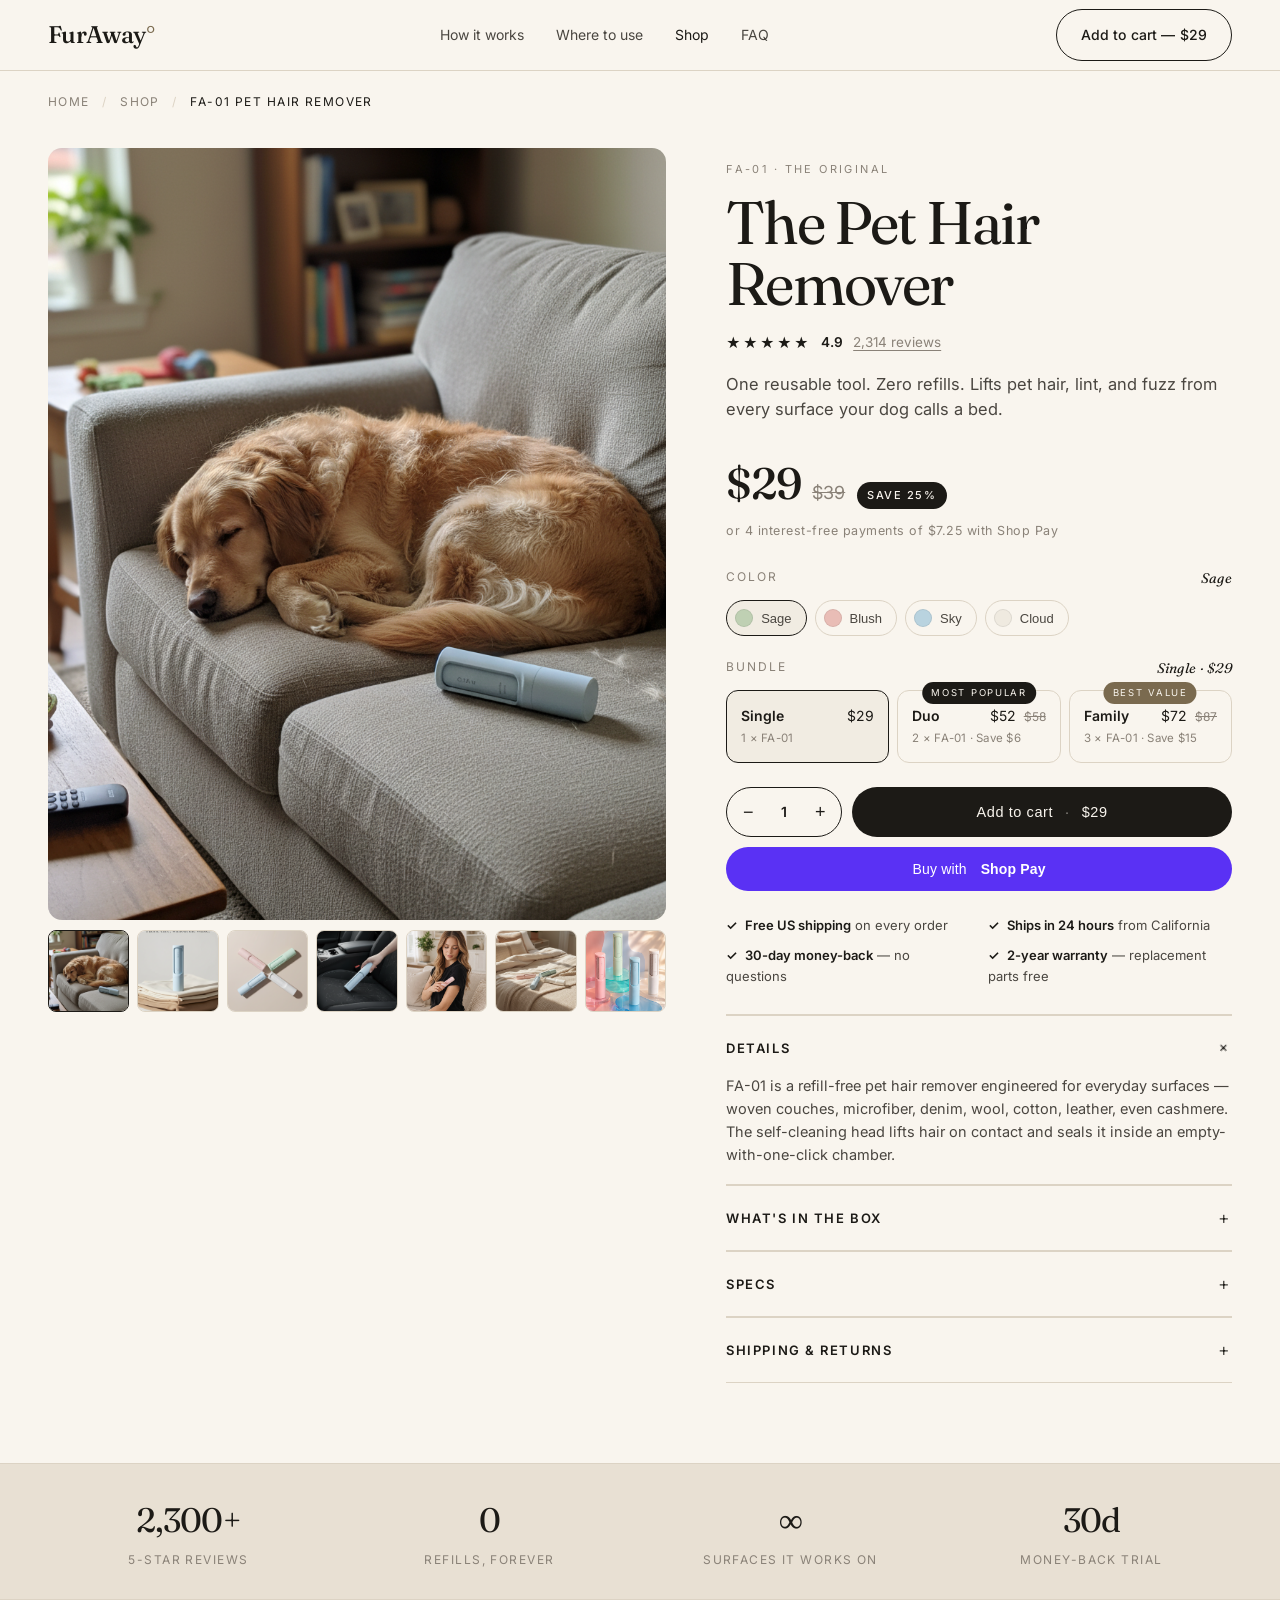
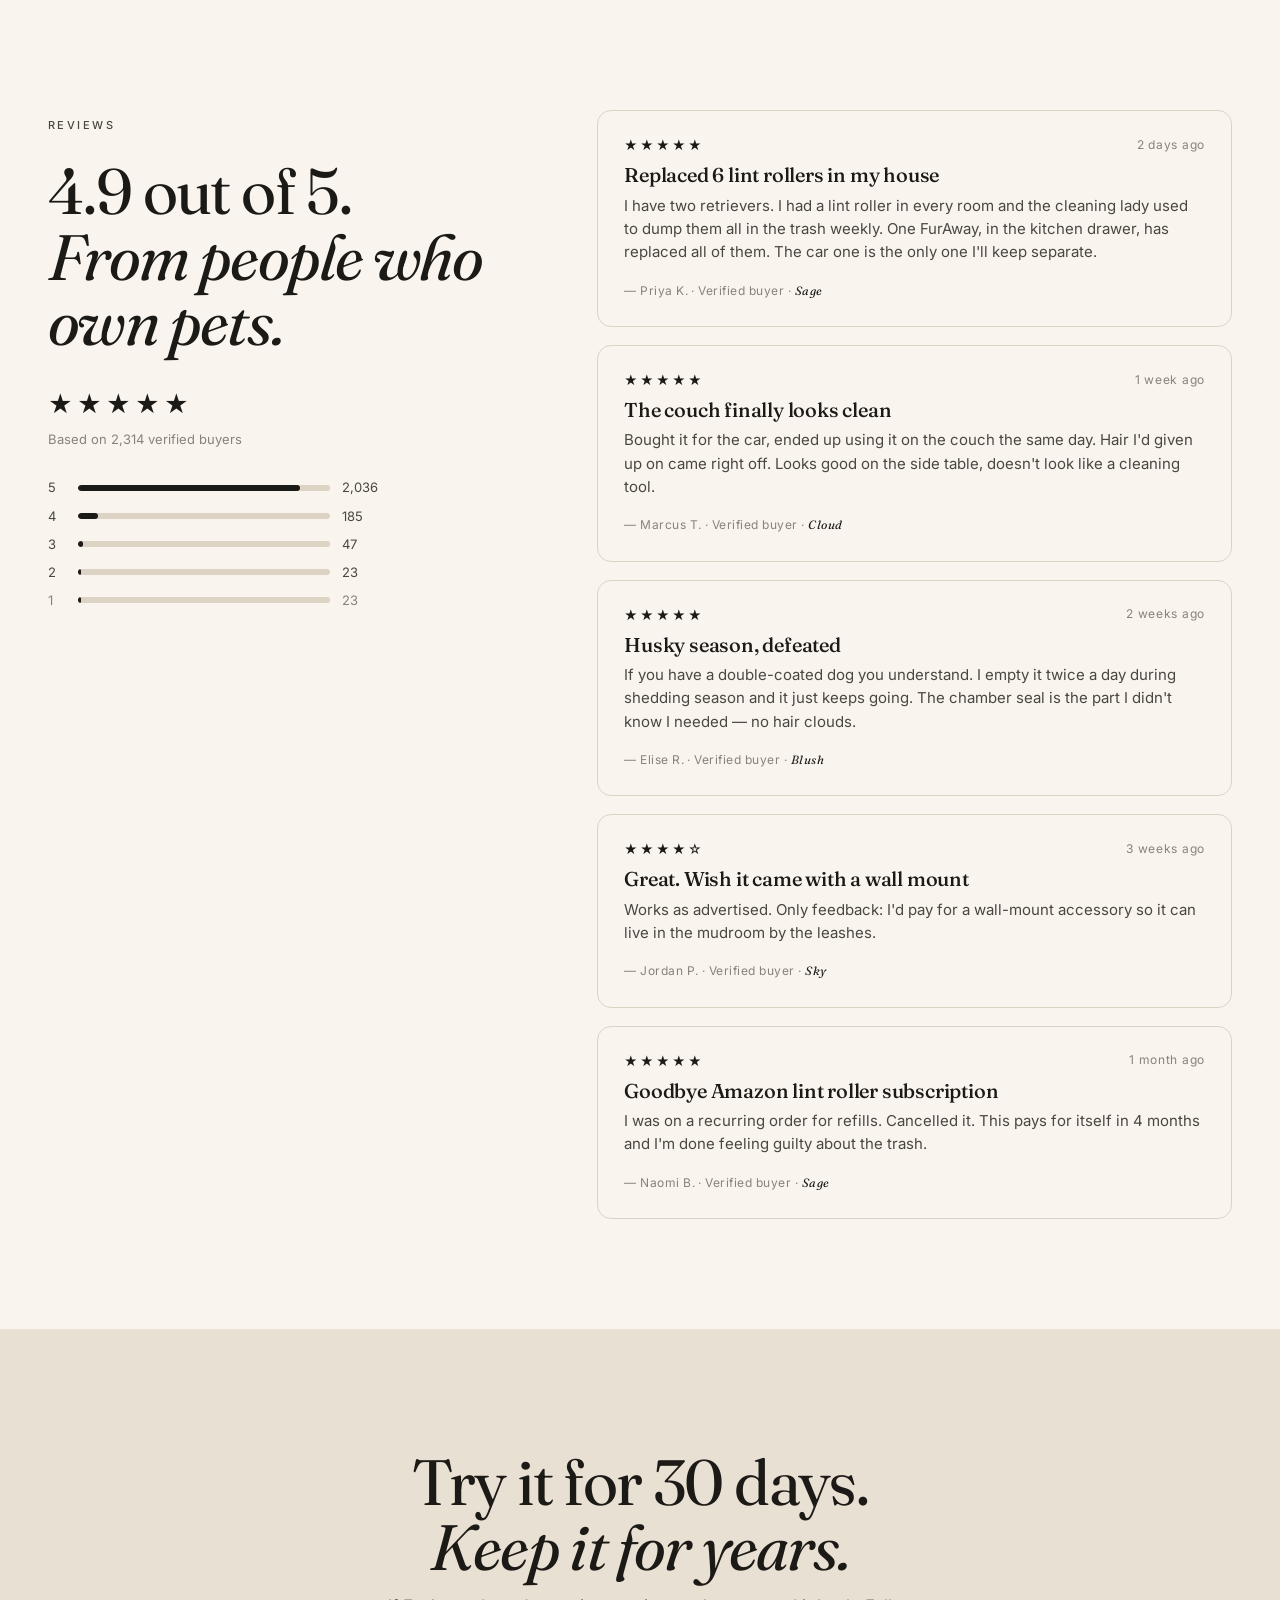
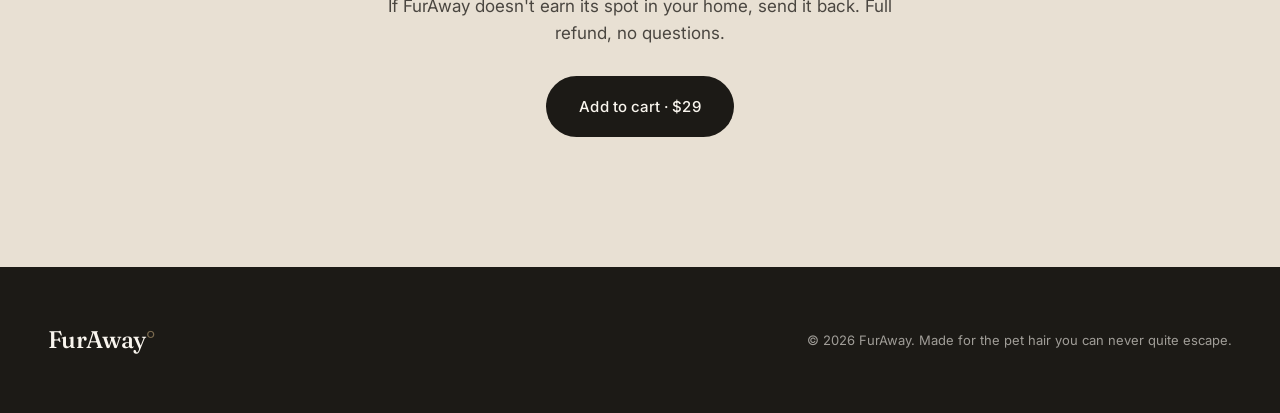
==== product.html @ cf7278a3 "Add dedicated product page with gallery, variants, bundles, reviews" ====
<!doctype html>
<html lang="en">
<head>
<meta charset="utf-8" />
<meta name="viewport" content="width=device-width,initial-scale=1" />
<title>FurAway FA-01 — The reusable pet hair remover</title>
<meta name="description" content="The reusable pet hair remover, in four colors. Self-cleaning. Refill-free. Built for the way pets actually live." />
<meta name="theme-color" content="#f3ede2" />
<link rel="preconnect" href="https://fonts.googleapis.com">
<link rel="preconnect" href="https://fonts.gstatic.com" crossorigin>
<link href="https://fonts.googleapis.com/css2?family=Fraunces:opsz,wght@9..144,400;9..144,500;9..144,600&family=Inter:wght@400;500;600&display=swap" rel="stylesheet">
<link rel="stylesheet" href="styles.css" />
</head>
<body>

<header class="nav">
  <div class="wrap nav__inner">
    <a href="index.html" class="brand">FurAway<span>°</span></a>
    <nav class="nav__links" aria-label="Primary">
      <a href="index.html#how">How it works</a>
      <a href="index.html#uses">Where to use</a>
      <a href="product.html" class="is-active">Shop</a>
      <a href="index.html#faq">FAQ</a>
    </nav>
    <a href="#buy" class="btn btn--ghost">Add to cart — $29</a>
  </div>
</header>

<main class="pdp">

  <nav class="crumb wrap" aria-label="Breadcrumb">
    <a href="index.html">Home</a> <span>/</span> <a href="product.html">Shop</a> <span>/</span> <em>FA-01 Pet Hair Remover</em>
  </nav>

  <section class="pdp__top">
    <div class="wrap pdp__grid">

      <div class="gallery">
        <div class="gallery__main">
          <img id="mainImg" src="img/hero.png" alt="FurAway pet hair remover" />
        </div>
        <div class="gallery__thumbs" role="tablist">
          <button class="thumb is-active" data-src="img/hero.png" aria-label="Lifestyle on couch"><img src="img/hero.png" alt="" /></button>
          <button class="thumb" data-src="img/product.png" aria-label="Studio product shot"><img src="img/product.png" alt="" /></button>
          <button class="thumb" data-src="img/colors.png" aria-label="All four colors"><img src="img/colors.png" alt="" /></button>
          <button class="thumb" data-src="img/use-car.png" aria-label="In a car"><img src="img/use-car.png" alt="" /></button>
          <button class="thumb" data-src="img/use-clothes.png" aria-label="On clothing"><img src="img/use-clothes.png" alt="" /></button>
          <button class="thumb" data-src="img/use-bed.png" aria-label="On a bed"><img src="img/use-bed.png" alt="" /></button>
          <button class="thumb" data-src="img/studio.png" aria-label="Studio four-up"><img src="img/studio.png" alt="" /></button>
        </div>
      </div>

      <aside class="buybox">
        <span class="buybox__eyebrow">FA-01 · The original</span>
        <h1 class="buybox__title">The Pet Hair Remover</h1>

        <div class="rating">
          <span class="rating__stars" aria-hidden="true">★★★★★</span>
          <span class="rating__num">4.9</span>
          <a href="#reviews" class="rating__link">2,314 reviews</a>
        </div>

        <p class="buybox__lede">One reusable tool. Zero refills. Lifts pet hair, lint, and fuzz from every surface your dog calls a bed.</p>

        <div class="price-row">
          <span class="price-row__amount">$29</span>
          <span class="price-row__strike">$39</span>
          <span class="price-row__pill">Save 25%</span>
        </div>
        <p class="price-row__sub">or 4 interest-free payments of $7.25 with Shop Pay</p>

        <div class="opt">
          <div class="opt__label"><span>Color</span><span id="colorPick">Sage</span></div>
          <div class="opt__row" id="colorRow">
            <button class="chip is-active" data-name="Sage"><span class="chip__sw" style="background:#bfd0b3"></span><span class="chip__lbl">Sage</span></button>
            <button class="chip" data-name="Blush"><span class="chip__sw" style="background:#e9bdb6"></span><span class="chip__lbl">Blush</span></button>
            <button class="chip" data-name="Sky"><span class="chip__sw" style="background:#b9d3df"></span><span class="chip__lbl">Sky</span></button>
            <button class="chip" data-name="Cloud"><span class="chip__sw" style="background:#efeae0"></span><span class="chip__lbl">Cloud</span></button>
          </div>
        </div>

        <div class="opt">
          <div class="opt__label"><span>Bundle</span><span id="bundlePick">Single · $29</span></div>
          <div class="bundles" id="bundleRow">
            <label class="bundle is-active" data-price="29" data-label="Single · $29">
              <input type="radio" name="bundle" checked />
              <div class="bundle__top">
                <span class="bundle__name">Single</span>
                <span class="bundle__price">$29</span>
              </div>
              <span class="bundle__sub">1 × FA-01</span>
            </label>
            <label class="bundle" data-price="52" data-label="Duo · $52">
              <input type="radio" name="bundle" />
              <span class="bundle__flag">Most popular</span>
              <div class="bundle__top">
                <span class="bundle__name">Duo</span>
                <span class="bundle__price">$52 <s>$58</s></span>
              </div>
              <span class="bundle__sub">2 × FA-01 · Save $6</span>
            </label>
            <label class="bundle" data-price="72" data-label="Family · $72">
              <input type="radio" name="bundle" />
              <span class="bundle__flag bundle__flag--alt">Best value</span>
              <div class="bundle__top">
                <span class="bundle__name">Family</span>
                <span class="bundle__price">$72 <s>$87</s></span>
              </div>
              <span class="bundle__sub">3 × FA-01 · Save $15</span>
            </label>
          </div>
        </div>

        <div class="qty-row">
          <div class="qty" role="group" aria-label="Quantity">
            <button id="qMinus" aria-label="Decrease">−</button>
            <span id="qVal">1</span>
            <button id="qPlus" aria-label="Increase">+</button>
          </div>
          <button class="btn btn--primary btn--cart" id="addCart">
            <span>Add to cart</span><span class="dot">·</span><span id="ctaPrice">$29</span>
          </button>
        </div>

        <button class="btn btn--shoppay">Buy with <b>Shop Pay</b></button>

        <ul class="perks">
          <li><b>Free US shipping</b> on every order</li>
          <li><b>Ships in 24 hours</b> from California</li>
          <li><b>30-day money-back</b> — no questions</li>
          <li><b>2-year warranty</b> — replacement parts free</li>
        </ul>

        <div class="accord">
          <details open><summary>Details</summary><p>FA-01 is a refill-free pet hair remover engineered for everyday surfaces — woven couches, microfiber, denim, wool, cotton, leather, even cashmere. The self-cleaning head lifts hair on contact and seals it inside an empty-with-one-click chamber.</p></details>
          <details><summary>What's in the box</summary><ul><li>1 × FA-01 pet hair remover</li><li>1 × Display stand</li><li>1 × Care card</li><li>0 × sticky sheets, ever</li></ul></details>
          <details><summary>Specs</summary><ul><li>Dimensions: 6.7" × 1.8"</li><li>Weight: 4.8 oz</li><li>Body: Recycled ABS</li><li>Replaceable head & chamber</li></ul></details>
          <details><summary>Shipping & returns</summary><p>Free US shipping, ships in 1 business day. International shipping calculated at checkout. 30-day money-back if it doesn't earn its spot in your home.</p></details>
        </div>
      </aside>

    </div>
  </section>

  <section class="strip">
    <div class="wrap strip__row">
      <div><span class="strip__num">2,300+</span><span class="strip__lbl">5-star reviews</span></div>
      <div><span class="strip__num">0</span><span class="strip__lbl">refills, forever</span></div>
      <div><span class="strip__num">∞</span><span class="strip__lbl">surfaces it works on</span></div>
      <div><span class="strip__num">30d</span><span class="strip__lbl">money-back trial</span></div>
    </div>
  </section>

  <section id="reviews" class="reviews">
    <div class="wrap reviews__grid">
      <div class="reviews__head">
        <span class="eyebrow">Reviews</span>
        <h2>4.9 out of 5.<br/><em>From people who own pets.</em></h2>
        <div class="reviews__stars" aria-hidden="true">★★★★★</div>
        <p class="reviews__sub">Based on 2,314 verified buyers</p>

        <ul class="rbreak" aria-label="Rating breakdown">
          <li><span>5</span><span class="bar"><span style="width:88%"></span></span><span>2,036</span></li>
          <li><span>4</span><span class="bar"><span style="width:8%"></span></span><span>185</span></li>
          <li><span>3</span><span class="bar"><span style="width:2%"></span></span><span>47</span></li>
          <li><span>2</span><span class="bar"><span style="width:1%"></span></span><span>23</span></li>
          <li><span>1</span><span class="bar"><span style="width:1%"></span></span><span>23</span></li>
        </ul>
      </div>

      <div class="reviews__list">

        <article class="rcard">
          <div class="rcard__top"><span class="rcard__stars">★★★★★</span><span class="rcard__date">2 days ago</span></div>
          <h3>Replaced 6 lint rollers in my house</h3>
          <p>I have two retrievers. I had a lint roller in every room and the cleaning lady used to dump them all in the trash weekly. One FurAway, in the kitchen drawer, has replaced all of them. The car one is the only one I'll keep separate.</p>
          <span class="rcard__by">— Priya K. · Verified buyer · <em>Sage</em></span>
        </article>

        <article class="rcard">
          <div class="rcard__top"><span class="rcard__stars">★★★★★</span><span class="rcard__date">1 week ago</span></div>
          <h3>The couch finally looks clean</h3>
          <p>Bought it for the car, ended up using it on the couch the same day. Hair I'd given up on came right off. Looks good on the side table, doesn't look like a cleaning tool.</p>
          <span class="rcard__by">— Marcus T. · Verified buyer · <em>Cloud</em></span>
        </article>

        <article class="rcard">
          <div class="rcard__top"><span class="rcard__stars">★★★★★</span><span class="rcard__date">2 weeks ago</span></div>
          <h3>Husky season, defeated</h3>
          <p>If you have a double-coated dog you understand. I empty it twice a day during shedding season and it just keeps going. The chamber seal is the part I didn't know I needed — no hair clouds.</p>
          <span class="rcard__by">— Elise R. · Verified buyer · <em>Blush</em></span>
        </article>

        <article class="rcard">
          <div class="rcard__top"><span class="rcard__stars">★★★★☆</span><span class="rcard__date">3 weeks ago</span></div>
          <h3>Great. Wish it came with a wall mount</h3>
          <p>Works as advertised. Only feedback: I'd pay for a wall-mount accessory so it can live in the mudroom by the leashes.</p>
          <span class="rcard__by">— Jordan P. · Verified buyer · <em>Sky</em></span>
        </article>

        <article class="rcard">
          <div class="rcard__top"><span class="rcard__stars">★★★★★</span><span class="rcard__date">1 month ago</span></div>
          <h3>Goodbye Amazon lint roller subscription</h3>
          <p>I was on a recurring order for refills. Cancelled it. This pays for itself in 4 months and I'm done feeling guilty about the trash.</p>
          <span class="rcard__by">— Naomi B. · Verified buyer · <em>Sage</em></span>
        </article>

      </div>
    </div>
  </section>

  <section class="finalcta">
    <div class="wrap finalcta__inner">
      <h2>Try it for 30 days.<br/><em>Keep it for years.</em></h2>
      <p>If FurAway doesn't earn its spot in your home, send it back. Full refund, no questions.</p>
      <a href="#buy" class="btn btn--primary btn--lg">Add to cart · $29</a>
    </div>
  </section>

</main>

<footer class="foot">
  <div class="wrap foot__inner">
    <div class="brand">FurAway<span>°</span></div>
    <p>© <span id="yr"></span> FurAway. Made for the pet hair you can never quite escape.</p>
  </div>
</footer>

<script>
  document.getElementById('yr').textContent = new Date().getFullYear();

  // gallery
  document.querySelectorAll('.thumb').forEach(t => {
    t.addEventListener('click', () => {
      document.querySelectorAll('.thumb').forEach(x => x.classList.remove('is-active'));
      t.classList.add('is-active');
      document.getElementById('mainImg').src = t.dataset.src;
    });
  });

  // color
  document.querySelectorAll('#colorRow .chip').forEach(c => {
    c.addEventListener('click', () => {
      document.querySelectorAll('#colorRow .chip').forEach(x => x.classList.remove('is-active'));
      c.classList.add('is-active');
      document.getElementById('colorPick').textContent = c.dataset.name;
    });
  });

  // bundle + price + qty
  let unit = 29, qty = 1, bundleLabel = 'Single · $29';
  const recalc = () => {
    document.getElementById('ctaPrice').textContent = '$' + (unit * qty);
    document.getElementById('qVal').textContent = qty;
    document.getElementById('bundlePick').textContent = bundleLabel;
  };
  document.querySelectorAll('#bundleRow .bundle').forEach(b => {
    b.addEventListener('click', () => {
      document.querySelectorAll('#bundleRow .bundle').forEach(x => x.classList.remove('is-active'));
      b.classList.add('is-active');
      b.querySelector('input').checked = true;
      unit = +b.dataset.price;
      bundleLabel = b.dataset.label;
      recalc();
    });
  });
  document.getElementById('qPlus').addEventListener('click', () => { qty++; recalc(); });
  document.getElementById('qMinus').addEventListener('click', () => { if (qty>1) qty--; recalc(); });
</script>
</body>
</html>
---- styles.css ----
:root{
  --bg:#f1ece2;
  --bg-2:#e8e0d3;
  --cream:#f9f5ee;
  --ink:#1c1a16;
  --ink-soft:#4a4640;
  --muted:#8a8278;
  --line:#dcd3c4;
  --accent:#7a6a4f;
  --dark:#1c1a16;
  --radius:14px;
  --maxw:1240px;
}
*{box-sizing:border-box;margin:0;padding:0}
html,body{background:var(--cream);color:var(--ink);-webkit-font-smoothing:antialiased}
body{font-family:'Inter',system-ui,sans-serif;font-size:17px;line-height:1.55}
img{max-width:100%;display:block}
a{color:inherit;text-decoration:none}
em{font-style:italic;font-family:'Fraunces',serif;font-weight:400}

.wrap{max-width:var(--maxw);margin:0 auto;padding:0 28px}

h1,h2,h3{font-family:'Fraunces',serif;font-weight:400;letter-spacing:-0.025em;line-height:1.02}
h1{font-size:clamp(52px,7.5vw,104px)}
h2{font-size:clamp(36px,5vw,68px);margin-bottom:.5em}
h3{font-size:22px;font-weight:500;letter-spacing:-0.01em}

.eyebrow{display:inline-block;font-size:11px;font-weight:500;letter-spacing:.22em;text-transform:uppercase;color:var(--ink-soft);margin-bottom:24px}

/* Nav */
.nav{position:sticky;top:0;z-index:50;background:rgba(249,245,238,.88);backdrop-filter:saturate(140%) blur(10px);border-bottom:1px solid var(--line)}
.nav__inner{display:flex;align-items:center;justify-content:space-between;height:70px}
.brand{font-family:'Fraunces',serif;font-size:24px;font-weight:500;letter-spacing:-.025em}
.brand span{color:var(--accent)}
.nav__links{display:flex;gap:32px;font-size:14px;font-weight:400;color:var(--ink-soft)}
.nav__links a:hover{color:var(--ink)}
@media (max-width:820px){.nav__links{display:none}}

/* Buttons */
.btn{display:inline-flex;align-items:center;gap:10px;padding:14px 24px;border-radius:999px;font-weight:500;font-size:14px;letter-spacing:.01em;transition:transform .15s ease, background .2s ease, color .2s;border:1px solid transparent;white-space:nowrap}
.btn:hover{transform:translateY(-1px)}
.btn--primary{background:var(--dark);color:var(--cream)}
.btn--primary:hover{background:#000}
.btn--ghost{border-color:var(--ink);color:var(--ink)}
.btn--ghost:hover{background:var(--ink);color:var(--cream)}
.btn--text{color:var(--ink);padding:14px 4px;border-bottom:1px solid var(--ink);border-radius:0}
.btn--text:hover{color:var(--accent);border-color:var(--accent)}
.btn--lg{padding:18px 32px;font-size:15px}

/* Hero */
.hero{padding:90px 0 80px;background:var(--cream)}
.hero__grid{display:grid;grid-template-columns:1.1fr .9fr;gap:60px;align-items:center}
.hero h1{margin-bottom:30px}
.lede{font-size:19px;color:var(--ink-soft);max-width:520px;margin-bottom:40px;line-height:1.5}
.cta{display:flex;gap:22px;align-items:center;flex-wrap:wrap;margin-bottom:32px}
.trust{list-style:none;display:flex;gap:14px;flex-wrap:wrap;color:var(--muted);font-size:13.5px}
.trust li:first-child{color:var(--ink);letter-spacing:.04em}
.trust span{color:var(--muted);margin-left:6px}
.hero__art img{width:100%;border-radius:var(--radius);object-fit:cover;aspect-ratio:4/5}
@media (max-width:900px){.hero__grid{grid-template-columns:1fr;gap:40px}}

/* Marquee */
.marquee{background:var(--bg-2);color:var(--ink);overflow:hidden;padding:20px 0;border-top:1px solid var(--line);border-bottom:1px solid var(--line)}
.marquee__track{display:flex;gap:40px;font-family:'Fraunces',serif;font-size:24px;font-style:italic;white-space:nowrap;animation:scroll 32s linear infinite}
.marquee__track span:nth-child(even){color:var(--accent);font-style:normal;font-family:'Inter',sans-serif;font-size:18px}
@keyframes scroll{from{transform:translateX(0)}to{transform:translateX(-50%)}}

/* Why */
.why{padding:120px 0;background:var(--bg)}
.why__grid{display:grid;grid-template-columns:1fr 1.1fr;gap:80px;align-items:center}
.why__head p{color:var(--ink-soft);font-size:18px;max-width:440px;margin-top:18px;line-height:1.55}
.why__compare{display:grid;grid-template-columns:1fr 1fr;gap:16px}
.compare{padding:30px;border-radius:var(--radius);background:var(--cream);border:1px solid var(--line)}
.compare h3{margin-bottom:16px;font-family:'Inter',sans-serif;font-size:12px;font-weight:600;letter-spacing:.16em;text-transform:uppercase;color:var(--muted)}
.compare ul{list-style:none;display:flex;flex-direction:column;gap:10px;font-size:15px;color:var(--ink-soft)}
.compare ul li::before{content:"";display:inline-block;width:6px;height:6px;border-radius:50%;margin-right:10px;vertical-align:middle;background:var(--muted)}
.compare--good{background:var(--dark);color:var(--cream);border-color:var(--dark)}
.compare--good h3{color:rgba(249,245,238,.55)}
.compare--good ul{color:var(--cream)}
.compare--good li::before{background:var(--accent)}
@media (max-width:900px){.why__grid{grid-template-columns:1fr;gap:50px}.why__compare{grid-template-columns:1fr}}

/* Uses */
.uses{padding:120px 0;background:var(--cream)}
.uses__grid{display:grid;grid-template-columns:repeat(3,1fr);gap:18px;margin-top:50px}
.use{position:relative;border-radius:var(--radius);overflow:hidden;aspect-ratio:4/5;background:var(--bg-2)}
.use img{width:100%;height:100%;object-fit:cover;transition:transform .6s ease}
.use:hover img{transform:scale(1.04)}
.use figcaption{position:absolute;left:20px;bottom:18px;color:var(--cream);font-family:'Fraunces',serif;font-size:24px;font-weight:400;letter-spacing:-.01em;text-shadow:0 2px 18px rgba(0,0,0,.45);z-index:1}
.use::after{content:"";position:absolute;inset:0;background:linear-gradient(180deg,transparent 55%,rgba(0,0,0,.5) 100%)}
@media (max-width:820px){.uses__grid{grid-template-columns:repeat(2,1fr)}}

/* How */
.how{padding:120px 0;background:var(--bg);text-align:center}
.how__grid{display:grid;grid-template-columns:repeat(3,1fr);gap:20px;margin-top:50px;text-align:left}
.step{padding:38px 32px;background:var(--cream);border-radius:var(--radius);border:1px solid var(--line)}
.step__num{font-family:'Fraunces',serif;font-size:14px;font-weight:500;color:var(--accent);margin-bottom:24px;letter-spacing:.16em}
.step h3{margin-bottom:12px;font-size:24px}
.step p{color:var(--ink-soft);font-size:15.5px}
@media (max-width:820px){.how__grid{grid-template-columns:1fr}}

/* Colors */
.colors{padding:120px 0;background:var(--bg-2)}
.colors__grid{display:grid;grid-template-columns:1.05fr .95fr;gap:80px;align-items:center}
.colors__art img{width:100%;border-radius:var(--radius);aspect-ratio:4/5;object-fit:cover}
.colors__copy p{color:var(--ink-soft);font-size:18px;max-width:440px;margin:18px 0 32px;line-height:1.55}
.swatches{list-style:none;display:flex;gap:28px;flex-wrap:wrap;font-size:14px;color:var(--ink-soft);letter-spacing:.04em}
.swatches li{display:flex;align-items:center;gap:10px}
.sw{display:inline-block;width:22px;height:22px;border-radius:50%;border:1px solid rgba(0,0,0,.08);box-shadow:inset 0 -2px 4px rgba(0,0,0,.06)}
.sw--blush{background:#e9bdb6}
.sw--sage{background:#bfd0b3}
.sw--sky{background:#b9d3df}
.sw--cloud{background:#efeae0}
@media (max-width:900px){.colors__grid{grid-template-columns:1fr;gap:40px}}

/* Studio full-bleed */
.studio{background:var(--cream);padding:0 0 20px}
.studio img{width:100%;max-height:560px;object-fit:cover}

/* Quote */
.quote{padding:130px 0;background:var(--bg-2);text-align:center}
.quote__mark{font-family:'Fraunces',serif;font-size:120px;line-height:.5;color:var(--accent);margin-bottom:24px}
blockquote{font-family:'Fraunces',serif;font-size:clamp(28px,3.6vw,44px);font-weight:400;line-height:1.22;max-width:880px;margin:0 auto 28px;letter-spacing:-.015em}
cite{font-style:normal;font-size:12px;letter-spacing:.18em;text-transform:uppercase;color:var(--muted)}

/* Buy */
.buy{padding:120px 0;background:var(--cream)}
.buy__grid{display:grid;grid-template-columns:1fr 1.1fr;gap:80px;align-items:center}
.buy__art img{width:100%;border-radius:var(--radius);object-fit:cover;aspect-ratio:4/5}
.features{list-style:none;display:flex;flex-direction:column;gap:12px;margin:22px 0 32px;font-size:16px;color:var(--ink-soft)}
.price{margin-bottom:24px}
.price__amount{font-family:'Fraunces',serif;font-size:60px;font-weight:400;color:var(--ink);letter-spacing:-.03em}
.price__sub{display:block;font-size:13px;color:var(--muted);margin-top:6px;letter-spacing:.02em}
.guarantee{margin-top:16px;font-size:12px;color:var(--muted);letter-spacing:.12em;text-transform:uppercase}
@media (max-width:900px){.buy__grid{grid-template-columns:1fr;gap:50px}}

/* FAQ */
.faq{padding:120px 0;background:var(--bg)}
.faq h2{margin-bottom:40px}
details{border-top:1px solid var(--line);padding:24px 0;cursor:pointer}
details:last-of-type{border-bottom:1px solid var(--line)}
summary{font-family:'Fraunces',serif;font-size:24px;font-weight:400;letter-spacing:-.015em;list-style:none;display:flex;justify-content:space-between;align-items:center;gap:20px}
summary::after{content:"+";font-family:'Inter',sans-serif;font-size:26px;font-weight:300;color:var(--ink);transition:transform .25s}
details[open] summary::after{transform:rotate(45deg)}
details p{margin-top:14px;color:var(--ink-soft);max-width:780px;font-size:16px;line-height:1.55}

/* ============ PDP ============ */
.nav__links a.is-active{color:var(--ink)}
.pdp{background:var(--cream)}
.crumb{padding:22px 28px 0;font-size:12px;letter-spacing:.12em;text-transform:uppercase;color:var(--muted)}
.crumb a:hover{color:var(--ink)}
.crumb em{color:var(--ink);font-style:normal;font-family:'Inter',sans-serif}
.crumb span{margin:0 8px;color:var(--line)}

.pdp__top{padding:36px 0 80px}
.pdp__grid{display:grid;grid-template-columns:1.1fr .9fr;gap:60px;align-items:flex-start}
@media (max-width:980px){.pdp__grid{grid-template-columns:1fr;gap:40px}}

/* Gallery */
.gallery{position:sticky;top:90px}
.gallery__main{border-radius:var(--radius);overflow:hidden;background:var(--bg-2);aspect-ratio:4/5}
.gallery__main img{width:100%;height:100%;object-fit:cover;transition:opacity .25s}
.gallery__thumbs{display:grid;grid-template-columns:repeat(7,1fr);gap:8px;margin-top:10px}
.thumb{padding:0;border:1px solid var(--line);background:var(--bg-2);border-radius:8px;overflow:hidden;cursor:pointer;aspect-ratio:1/1;transition:border-color .15s,transform .15s}
.thumb img{width:100%;height:100%;object-fit:cover}
.thumb:hover{transform:translateY(-1px)}
.thumb.is-active{border-color:var(--ink)}
@media (max-width:560px){.gallery__thumbs{grid-template-columns:repeat(4,1fr)}}

/* Buy box */
.buybox{padding-top:6px}
.buybox__eyebrow{display:inline-block;font-size:11px;letter-spacing:.22em;text-transform:uppercase;color:var(--muted);margin-bottom:14px}
.buybox__title{font-family:'Fraunces',serif;font-weight:400;letter-spacing:-.03em;font-size:clamp(40px,5vw,60px);line-height:1.02;margin-bottom:18px}
.rating{display:flex;align-items:center;gap:10px;font-size:13.5px;color:var(--ink-soft);margin-bottom:18px}
.rating__stars{color:#1c1a16;letter-spacing:2px;font-size:14px}
.rating__num{font-weight:600;color:var(--ink)}
.rating__link{color:var(--muted);text-decoration:underline;text-underline-offset:3px}
.buybox__lede{font-size:16.5px;color:var(--ink-soft);margin-bottom:26px;line-height:1.55}

.price-row{display:flex;align-items:baseline;gap:12px;margin-bottom:4px}
.price-row__amount{font-family:'Fraunces',serif;font-size:44px;font-weight:500;letter-spacing:-.03em}
.price-row__strike{color:var(--muted);text-decoration:line-through;font-size:18px}
.price-row__pill{background:#1c1a16;color:var(--cream);font-size:11px;letter-spacing:.14em;text-transform:uppercase;padding:5px 10px;border-radius:999px;font-weight:500}
.price-row__sub{font-size:12.5px;color:var(--muted);letter-spacing:.04em;margin-bottom:28px}

.opt{margin-bottom:22px}
.opt__label{display:flex;justify-content:space-between;font-size:12px;letter-spacing:.16em;text-transform:uppercase;color:var(--muted);margin-bottom:10px}
.opt__label span:last-child{color:var(--ink);letter-spacing:.02em;text-transform:none;font-family:'Fraunces',serif;font-size:14px;font-style:italic}
.opt__row{display:flex;gap:8px;flex-wrap:wrap}

.chip{display:inline-flex;align-items:center;gap:8px;padding:8px 14px 8px 8px;border:1px solid var(--line);background:var(--cream);border-radius:999px;cursor:pointer;transition:border-color .15s,background .15s;font-size:13px;color:var(--ink-soft)}
.chip:hover{border-color:var(--ink-soft)}
.chip.is-active{border-color:var(--ink);background:var(--bg)}
.chip__sw{width:18px;height:18px;border-radius:50%;border:1px solid rgba(0,0,0,.08)}

.bundles{display:grid;grid-template-columns:repeat(3,1fr);gap:8px}
.bundle{position:relative;border:1px solid var(--line);border-radius:12px;padding:14px;cursor:pointer;background:var(--cream);transition:border-color .15s,background .15s;display:flex;flex-direction:column;gap:4px}
.bundle:hover{border-color:var(--ink-soft)}
.bundle.is-active{border-color:var(--ink);background:var(--bg)}
.bundle input{position:absolute;opacity:0;pointer-events:none}
.bundle__top{display:flex;justify-content:space-between;align-items:baseline}
.bundle__name{font-weight:600;font-size:14px}
.bundle__price{font-size:14px;color:var(--ink)}
.bundle__price s{color:var(--muted);font-size:12px;margin-left:4px}
.bundle__sub{font-size:11.5px;color:var(--muted);letter-spacing:.02em}
.bundle__flag{position:absolute;top:-9px;left:50%;transform:translateX(-50%);background:#1c1a16;color:var(--cream);font-size:9.5px;letter-spacing:.18em;text-transform:uppercase;padding:4px 9px;border-radius:999px;white-space:nowrap}
.bundle__flag--alt{background:var(--accent)}

.qty-row{display:flex;gap:10px;margin:24px 0 10px}
.qty{display:flex;align-items:center;border:1px solid var(--ink);border-radius:999px;overflow:hidden;background:var(--cream)}
.qty button{border:0;background:transparent;width:42px;height:48px;font-size:18px;cursor:pointer;color:var(--ink)}
.qty button:hover{background:var(--bg)}
.qty span{min-width:30px;text-align:center;font-weight:600;font-size:14px}

.btn--cart{flex:1;justify-content:center;padding:16px 24px;font-size:14.5px;letter-spacing:.04em}
.btn--cart .dot{opacity:.5;margin:0 2px}
.btn--shoppay{display:flex;justify-content:center;width:100%;padding:14px 24px;border-radius:999px;background:#5a31f4;color:#fff;font-size:14px;border:0;cursor:pointer;font-weight:400}
.btn--shoppay b{font-weight:700;margin-left:4px}
.btn--shoppay:hover{background:#4a23dc}

.perks{list-style:none;margin:24px 0 28px;display:grid;grid-template-columns:1fr 1fr;gap:10px 18px;font-size:13px;color:var(--ink-soft)}
.perks li::before{content:"✓";color:var(--ink);margin-right:8px;font-weight:600}
.perks b{font-weight:600;color:var(--ink)}

.accord{border-top:1px solid var(--line);margin-top:8px}
.accord details{border-bottom:1px solid var(--line);padding:18px 0;cursor:pointer}
.accord summary{font-family:'Inter',sans-serif;font-size:13px;font-weight:600;letter-spacing:.12em;text-transform:uppercase;list-style:none;display:flex;justify-content:space-between;color:var(--ink)}
.accord summary::after{content:"+";font-size:18px;font-weight:300;transition:transform .2s}
.accord details[open] summary::after{transform:rotate(45deg)}
.accord p, .accord ul{margin-top:12px;color:var(--ink-soft);font-size:14.5px;line-height:1.6}
.accord ul{list-style:none;display:flex;flex-direction:column;gap:6px}
.accord ul li::before{content:"·";margin-right:8px;color:var(--accent)}

/* Trust strip */
.strip{background:var(--bg-2);padding:30px 0;border-top:1px solid var(--line);border-bottom:1px solid var(--line)}
.strip__row{display:grid;grid-template-columns:repeat(4,1fr);gap:20px;text-align:center}
.strip__num{display:block;font-family:'Fraunces',serif;font-size:34px;letter-spacing:-.02em;color:var(--ink)}
.strip__lbl{display:block;font-size:12px;letter-spacing:.12em;text-transform:uppercase;color:var(--muted);margin-top:4px}
@media (max-width:720px){.strip__row{grid-template-columns:repeat(2,1fr);gap:24px}}

/* Reviews */
.reviews{padding:110px 0;background:var(--cream)}
.reviews__grid{display:grid;grid-template-columns:.85fr 1.15fr;gap:80px;align-items:flex-start}
.reviews__head{position:sticky;top:90px}
.reviews__stars{font-size:24px;letter-spacing:4px;color:var(--ink);margin:14px 0 6px}
.reviews__sub{font-size:13px;color:var(--muted);margin-bottom:28px}
.rbreak{list-style:none;display:flex;flex-direction:column;gap:8px;max-width:340px}
.rbreak li{display:grid;grid-template-columns:18px 1fr 46px;align-items:center;gap:12px;font-size:13px;color:var(--ink-soft)}
.bar{display:block;height:6px;background:var(--line);border-radius:99px;overflow:hidden}
.bar span{display:block;height:100%;background:var(--ink);border-radius:99px}
.rbreak li:last-child{color:var(--muted)}
.reviews__list{display:flex;flex-direction:column;gap:18px}
.rcard{padding:24px 26px;border:1px solid var(--line);border-radius:var(--radius);background:var(--cream)}
.rcard__top{display:flex;justify-content:space-between;align-items:center;margin-bottom:10px}
.rcard__stars{color:var(--ink);letter-spacing:2px;font-size:13px}
.rcard__date{font-size:12px;color:var(--muted);letter-spacing:.06em}
.rcard h3{font-family:'Fraunces',serif;font-weight:500;font-size:20px;letter-spacing:-.01em;margin-bottom:8px}
.rcard p{color:var(--ink-soft);font-size:15px;line-height:1.55;margin-bottom:12px}
.rcard__by{font-size:12px;color:var(--muted);letter-spacing:.04em}
.rcard__by em{color:var(--ink);font-style:italic;font-family:'Fraunces',serif}
@media (max-width:980px){.reviews__grid{grid-template-columns:1fr;gap:50px}.reviews__head{position:static}}

/* Final CTA */
.finalcta{padding:120px 0 130px;background:var(--bg-2);text-align:center}
.finalcta h2{margin-bottom:14px}
.finalcta p{color:var(--ink-soft);max-width:520px;margin:0 auto 30px;font-size:17px}

/* Footer */
.foot{background:var(--dark);color:rgba(249,245,238,.6);padding:54px 0}
.foot__inner{display:flex;justify-content:space-between;align-items:center;gap:20px;flex-wrap:wrap}
.foot .brand{color:var(--cream)}
.foot p{font-size:13px}
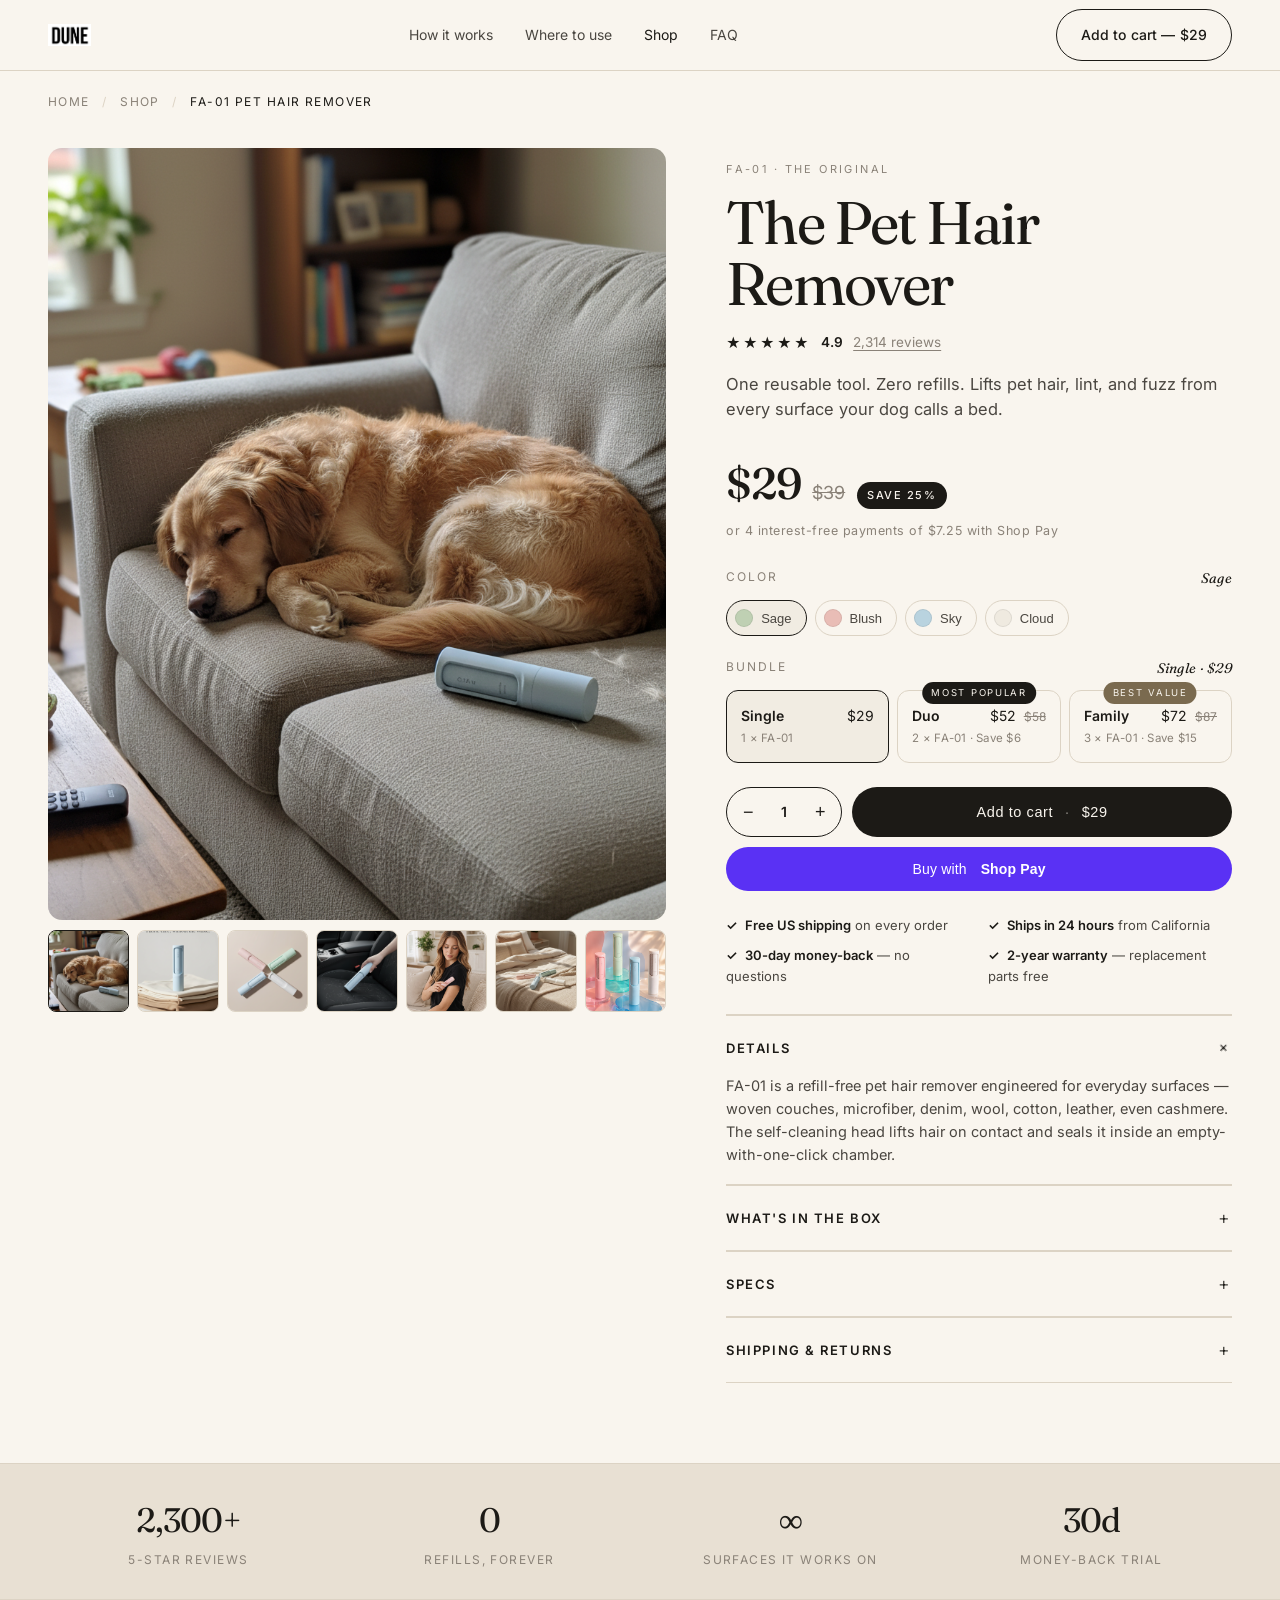
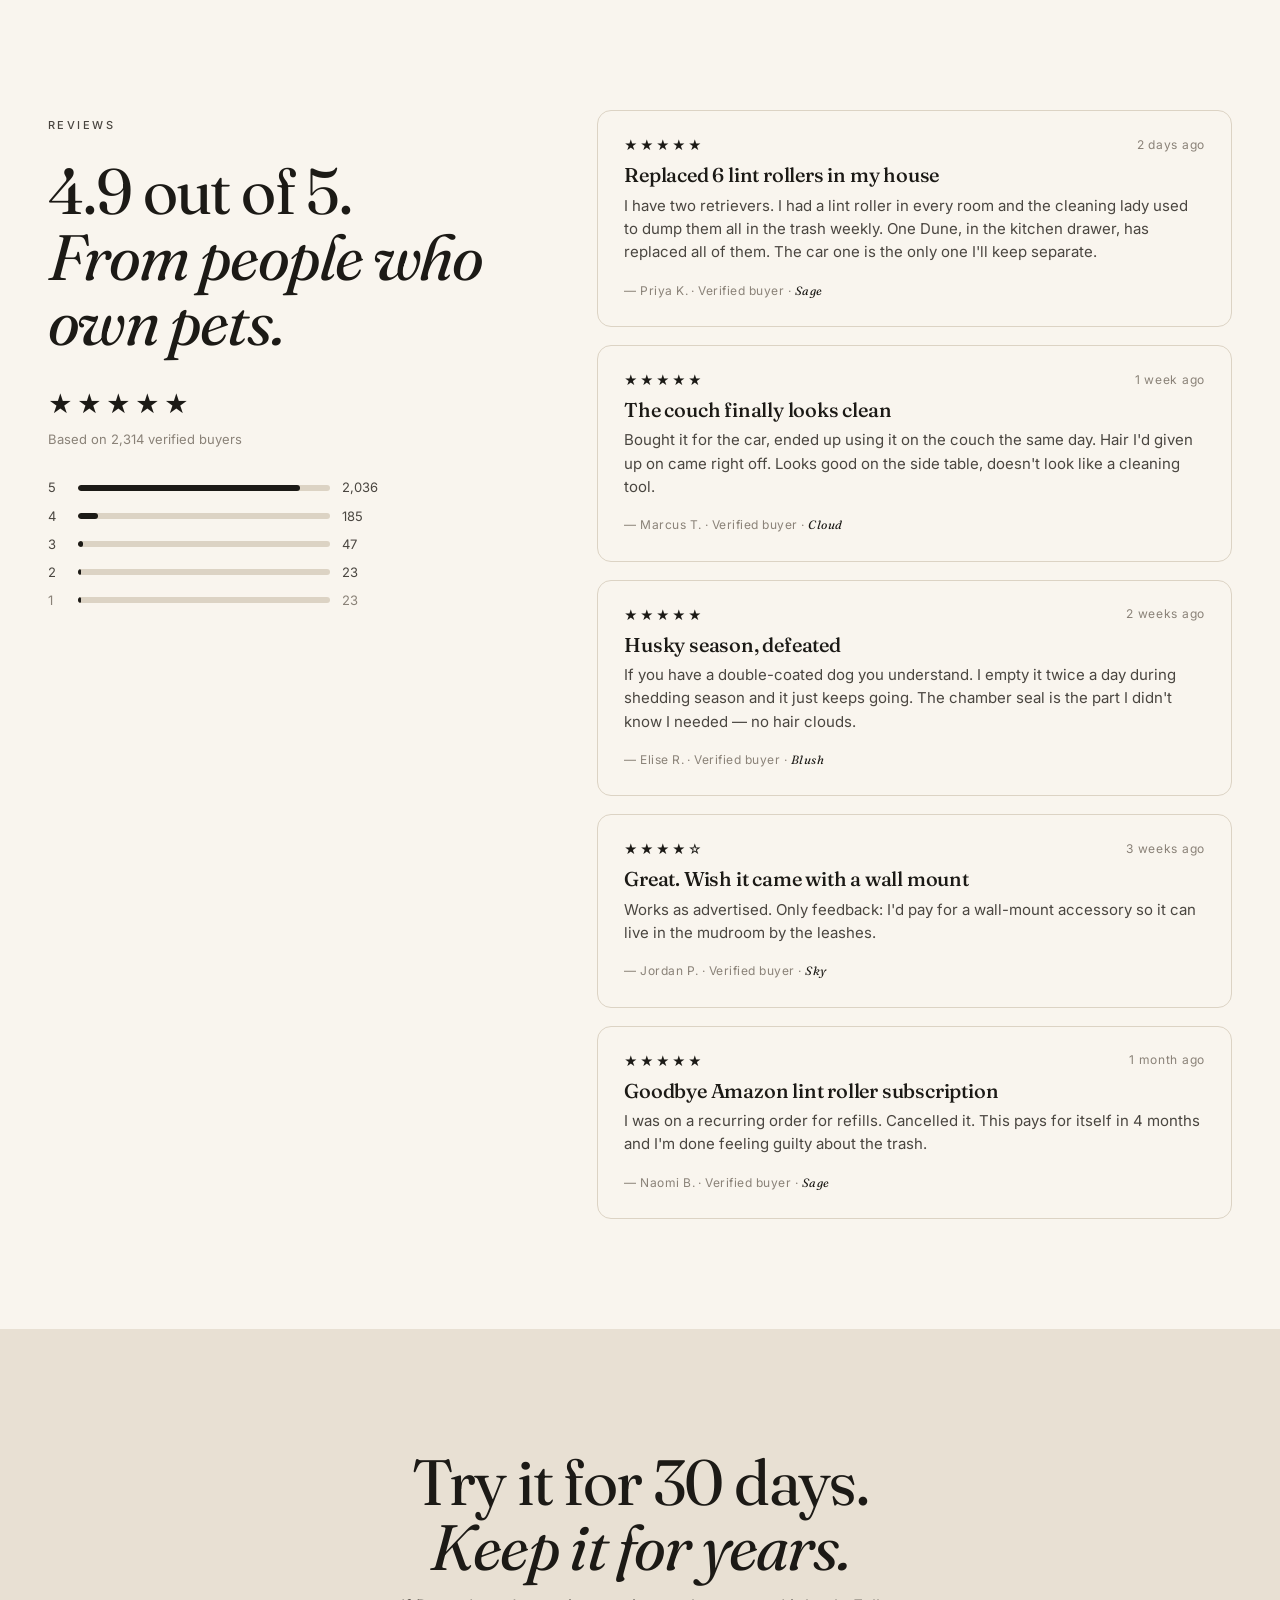
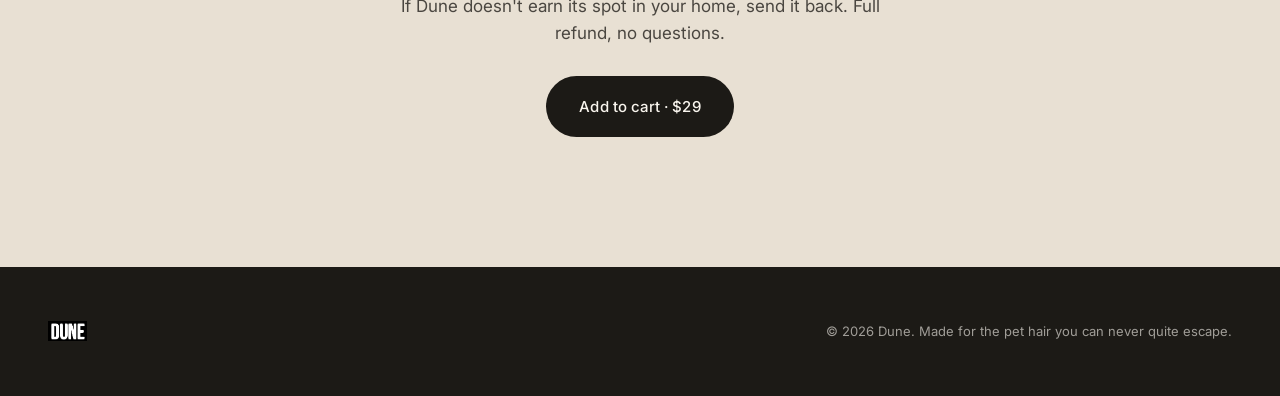
==== commit 8df848ca: "Rebrand to Dune: wordmark logo in nav/footer, favicon" ====
--- a/product.html
+++ b/product.html
@@ -3,19 +3,20 @@
 <head>
 <meta charset="utf-8" />
 <meta name="viewport" content="width=device-width,initial-scale=1" />
-<title>FurAway FA-01 — The reusable pet hair remover</title>
+<title>Dune FA-01 — The reusable pet hair remover</title>
 <meta name="description" content="The reusable pet hair remover, in four colors. Self-cleaning. Refill-free. Built for the way pets actually live." />
 <meta name="theme-color" content="#f3ede2" />
 <link rel="preconnect" href="https://fonts.googleapis.com">
 <link rel="preconnect" href="https://fonts.gstatic.com" crossorigin>
 <link href="https://fonts.googleapis.com/css2?family=Fraunces:opsz,wght@9..144,400;9..144,500;9..144,600&family=Inter:wght@400;500;600&display=swap" rel="stylesheet">
+<link rel="icon" type="image/png" href="img/logo-sm.png" />
 <link rel="stylesheet" href="styles.css" />
 </head>
 <body>
 
 <header class="nav">
   <div class="wrap nav__inner">
-    <a href="index.html" class="brand">FurAway<span>°</span></a>
+    <a href="index.html" class="brand"><img src="img/logo.png" alt="Dune" /></a>
     <nav class="nav__links" aria-label="Primary">
       <a href="index.html#how">How it works</a>
       <a href="index.html#uses">Where to use</a>
@@ -37,7 +38,7 @@
 
       <div class="gallery">
         <div class="gallery__main">
-          <img id="mainImg" src="img/hero.png" alt="FurAway pet hair remover" />
+          <img id="mainImg" src="img/hero.png" alt="Dune pet hair remover" />
         </div>
         <div class="gallery__thumbs" role="tablist">
           <button class="thumb is-active" data-src="img/hero.png" aria-label="Lifestyle on couch"><img src="img/hero.png" alt="" /></button>
@@ -173,7 +174,7 @@
         <article class="rcard">
           <div class="rcard__top"><span class="rcard__stars">★★★★★</span><span class="rcard__date">2 days ago</span></div>
           <h3>Replaced 6 lint rollers in my house</h3>
-          <p>I have two retrievers. I had a lint roller in every room and the cleaning lady used to dump them all in the trash weekly. One FurAway, in the kitchen drawer, has replaced all of them. The car one is the only one I'll keep separate.</p>
+          <p>I have two retrievers. I had a lint roller in every room and the cleaning lady used to dump them all in the trash weekly. One Dune, in the kitchen drawer, has replaced all of them. The car one is the only one I'll keep separate.</p>
           <span class="rcard__by">— Priya K. · Verified buyer · <em>Sage</em></span>
         </article>
 
@@ -212,7 +213,7 @@
   <section class="finalcta">
     <div class="wrap finalcta__inner">
       <h2>Try it for 30 days.<br/><em>Keep it for years.</em></h2>
-      <p>If FurAway doesn't earn its spot in your home, send it back. Full refund, no questions.</p>
+      <p>If Dune doesn't earn its spot in your home, send it back. Full refund, no questions.</p>
       <a href="#buy" class="btn btn--primary btn--lg">Add to cart · $29</a>
     </div>
   </section>
@@ -221,8 +222,8 @@
 
 <footer class="foot">
   <div class="wrap foot__inner">
-    <div class="brand">FurAway<span>°</span></div>
-    <p>© <span id="yr"></span> FurAway. Made for the pet hair you can never quite escape.</p>
+    <div class="brand brand--foot"><img src="img/logo.png" alt="Dune" /></div>
+    <p>© <span id="yr"></span> Dune. Made for the pet hair you can never quite escape.</p>
   </div>
 </footer>
 
--- a/styles.css
+++ b/styles.css
@@ -30,8 +30,9 @@
 /* Nav */
 .nav{position:sticky;top:0;z-index:50;background:rgba(249,245,238,.88);backdrop-filter:saturate(140%) blur(10px);border-bottom:1px solid var(--line)}
 .nav__inner{display:flex;align-items:center;justify-content:space-between;height:70px}
-.brand{font-family:'Fraunces',serif;font-size:24px;font-weight:500;letter-spacing:-.025em}
-.brand span{color:var(--accent)}
+.brand{display:inline-flex;align-items:center;line-height:0}
+.brand img{height:22px;width:auto;display:block}
+.brand--foot img{height:20px;filter:invert(1) brightness(2)}
 .nav__links{display:flex;gap:32px;font-size:14px;font-weight:400;color:var(--ink-soft)}
 .nav__links a:hover{color:var(--ink)}
 @media (max-width:820px){.nav__links{display:none}}
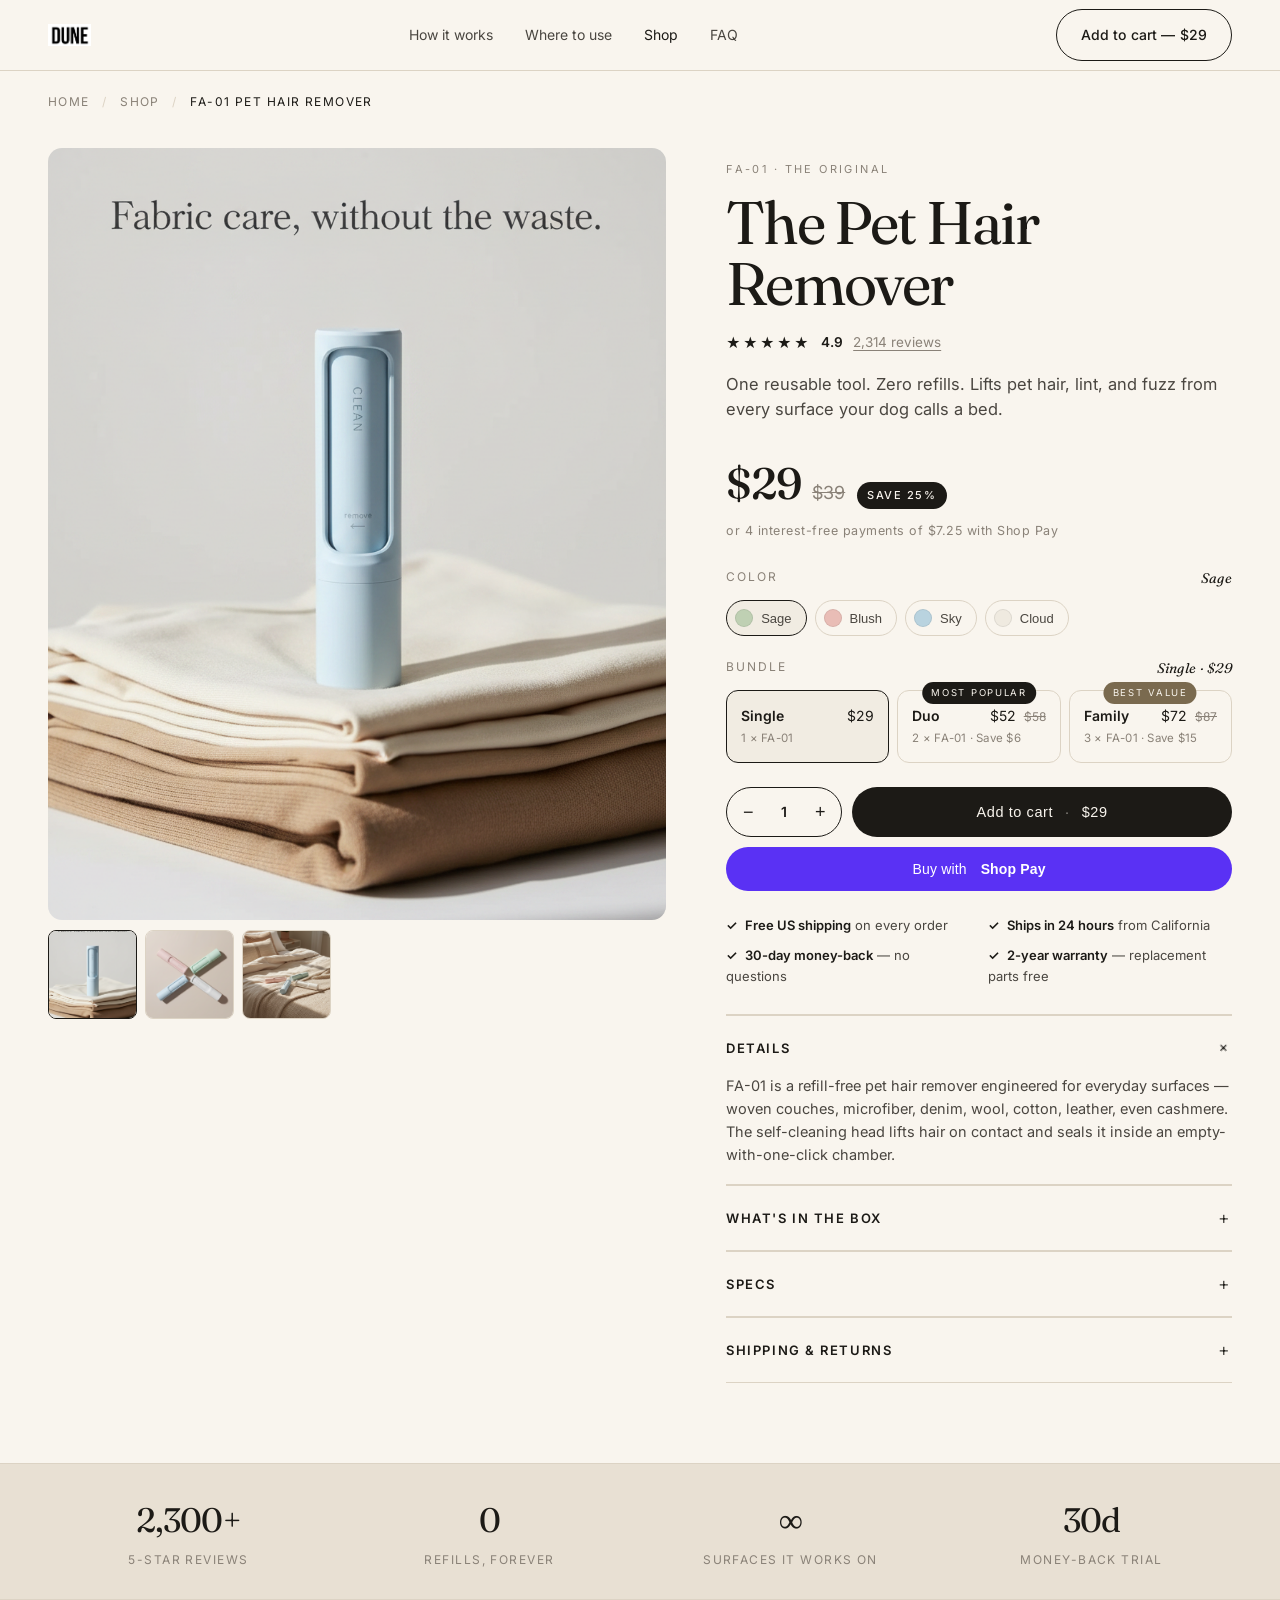
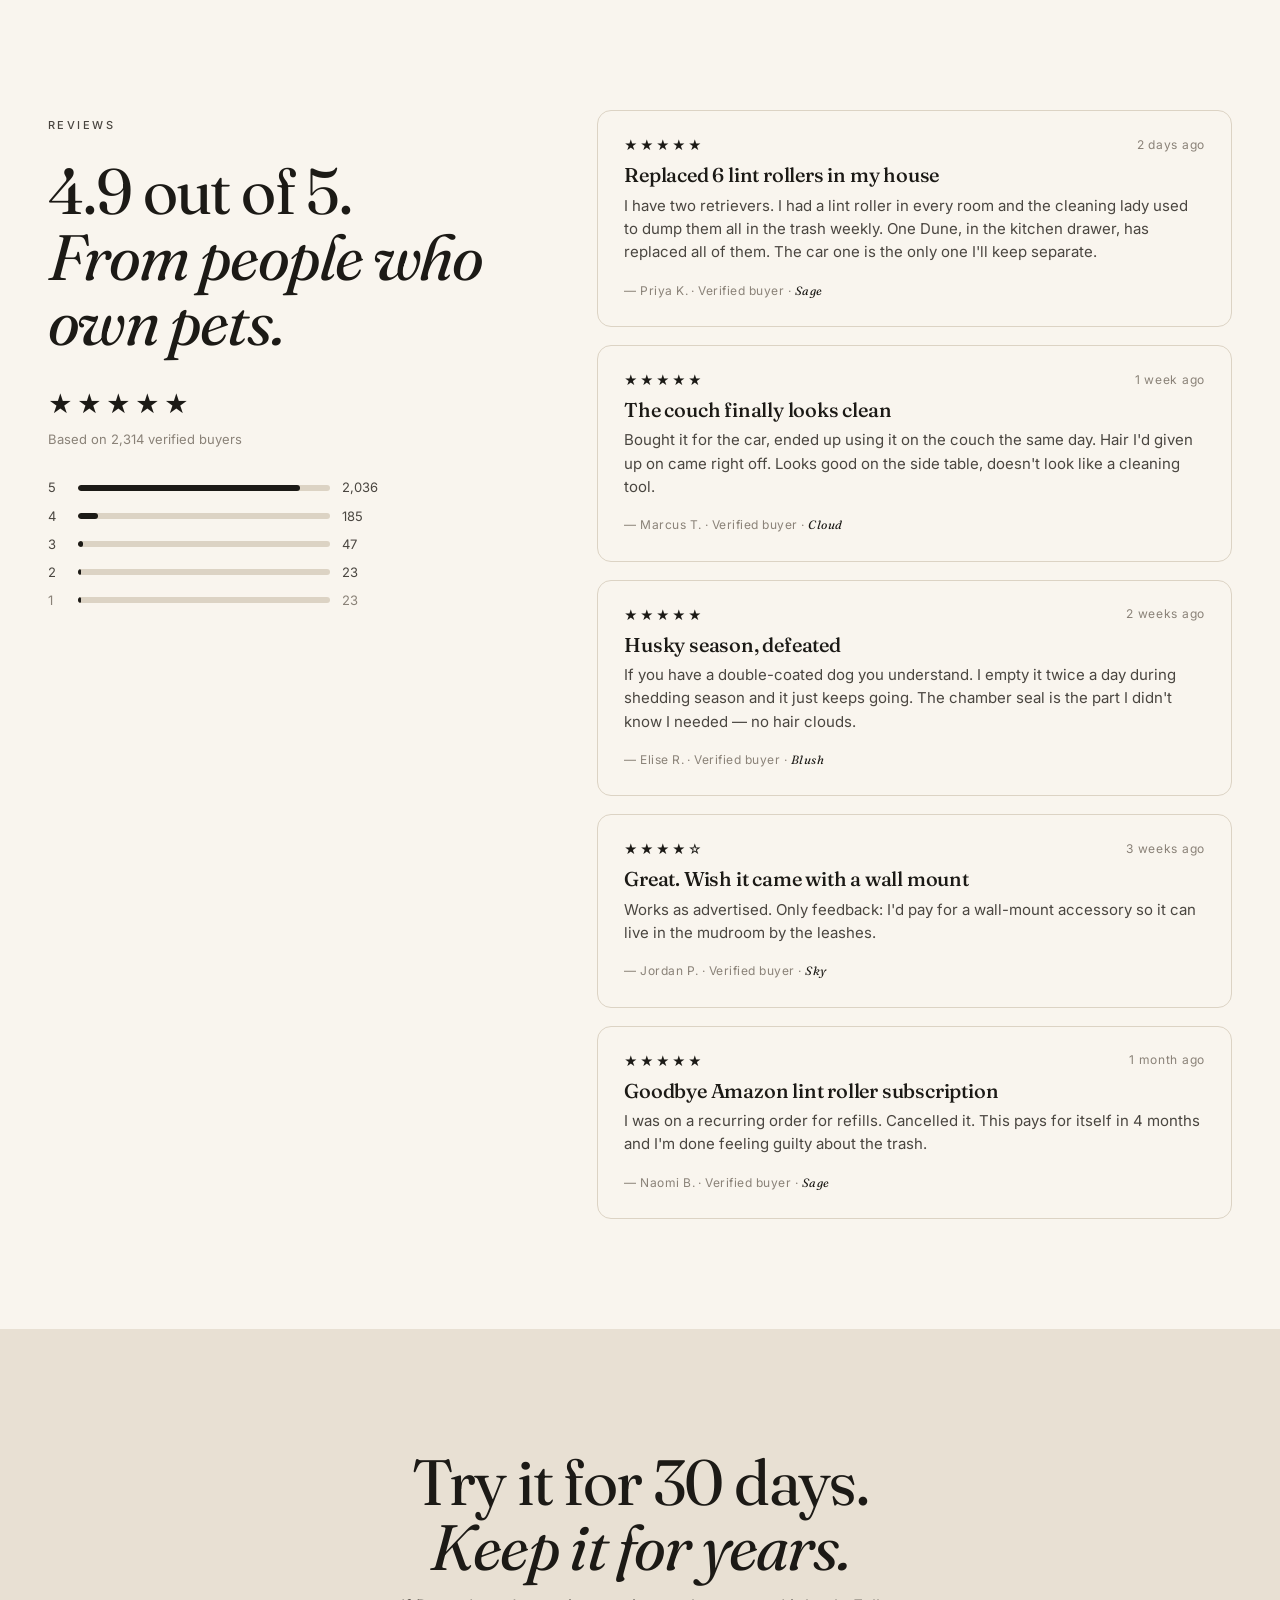
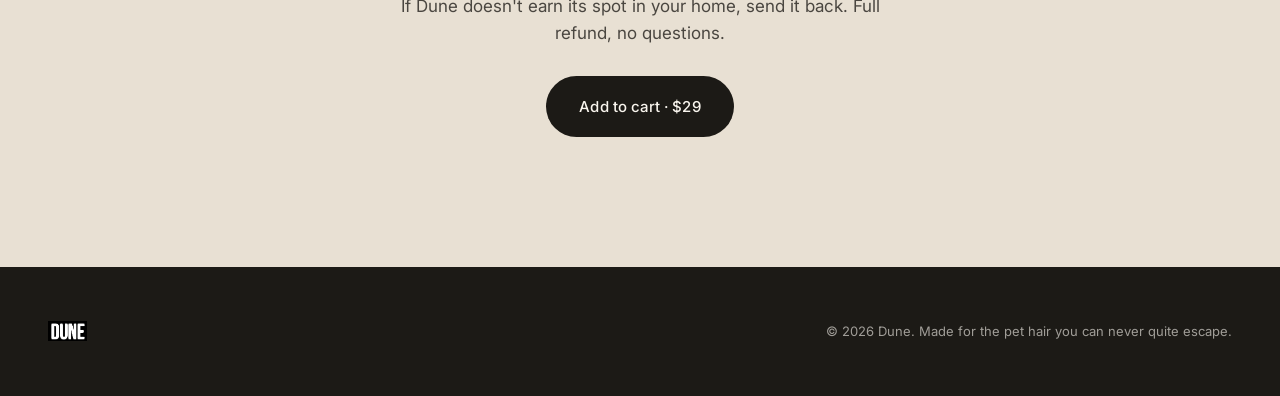
==== commit abdd56ed: "Product page: gallery uses only PROD ONLY images (3 thumbs)" ====
--- a/product.html
+++ b/product.html
@@ -41,13 +41,9 @@
           <img id="mainImg" src="img/hero.png" alt="Dune pet hair remover" />
         </div>
         <div class="gallery__thumbs" role="tablist">
-          <button class="thumb is-active" data-src="img/hero.png" aria-label="Lifestyle on couch"><img src="img/hero.png" alt="" /></button>
-          <button class="thumb" data-src="img/product.png" aria-label="Studio product shot"><img src="img/product.png" alt="" /></button>
+          <button class="thumb is-active" data-src="img/hero.png" aria-label="Studio shot on folded fabric"><img src="img/hero.png" alt="" /></button>
           <button class="thumb" data-src="img/colors.png" aria-label="All four colors"><img src="img/colors.png" alt="" /></button>
-          <button class="thumb" data-src="img/use-car.png" aria-label="In a car"><img src="img/use-car.png" alt="" /></button>
-          <button class="thumb" data-src="img/use-clothes.png" aria-label="On clothing"><img src="img/use-clothes.png" alt="" /></button>
-          <button class="thumb" data-src="img/use-bed.png" aria-label="On a bed"><img src="img/use-bed.png" alt="" /></button>
-          <button class="thumb" data-src="img/studio.png" aria-label="Studio four-up"><img src="img/studio.png" alt="" /></button>
+          <button class="thumb" data-src="img/bed.png" aria-label="Three rollers on a bed"><img src="img/bed.png" alt="" /></button>
         </div>
       </div>
 
--- a/styles.css
+++ b/styles.css
@@ -114,6 +114,10 @@
 .sw--cloud{background:#efeae0}
 @media (max-width:900px){.colors__grid{grid-template-columns:1fr;gap:40px}}
 
+/* Bed shot full-bleed */
+.bedshot{background:var(--cream)}
+.bedshot img{width:100%;max-height:620px;object-fit:cover;display:block}
+
 /* Studio full-bleed */
 .studio{background:var(--cream);padding:0 0 20px}
 .studio img{width:100%;max-height:560px;object-fit:cover}
@@ -161,7 +165,7 @@
 .gallery{position:sticky;top:90px}
 .gallery__main{border-radius:var(--radius);overflow:hidden;background:var(--bg-2);aspect-ratio:4/5}
 .gallery__main img{width:100%;height:100%;object-fit:cover;transition:opacity .25s}
-.gallery__thumbs{display:grid;grid-template-columns:repeat(7,1fr);gap:8px;margin-top:10px}
+.gallery__thumbs{display:grid;grid-template-columns:repeat(4,1fr);gap:8px;margin-top:10px;max-width:380px}
 .thumb{padding:0;border:1px solid var(--line);background:var(--bg-2);border-radius:8px;overflow:hidden;cursor:pointer;aspect-ratio:1/1;transition:border-color .15s,transform .15s}
 .thumb img{width:100%;height:100%;object-fit:cover}
 .thumb:hover{transform:translateY(-1px)}
